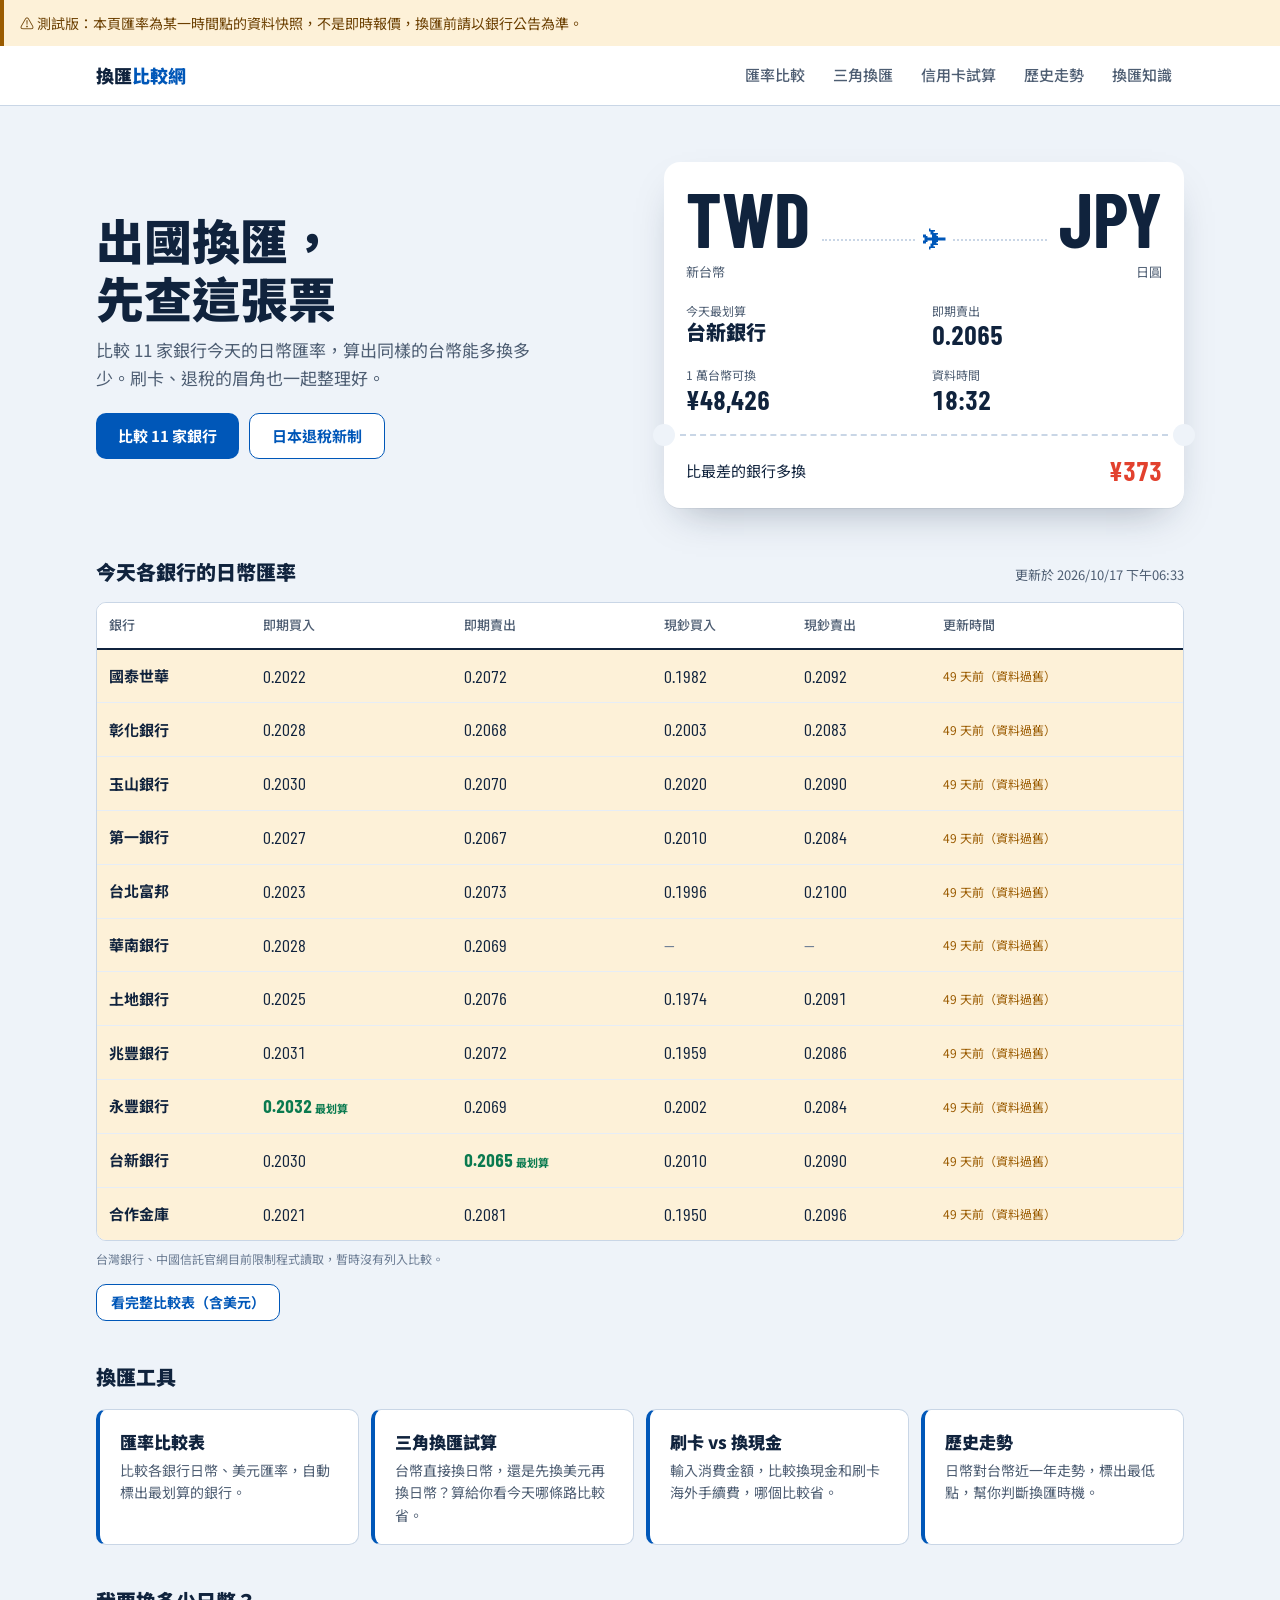
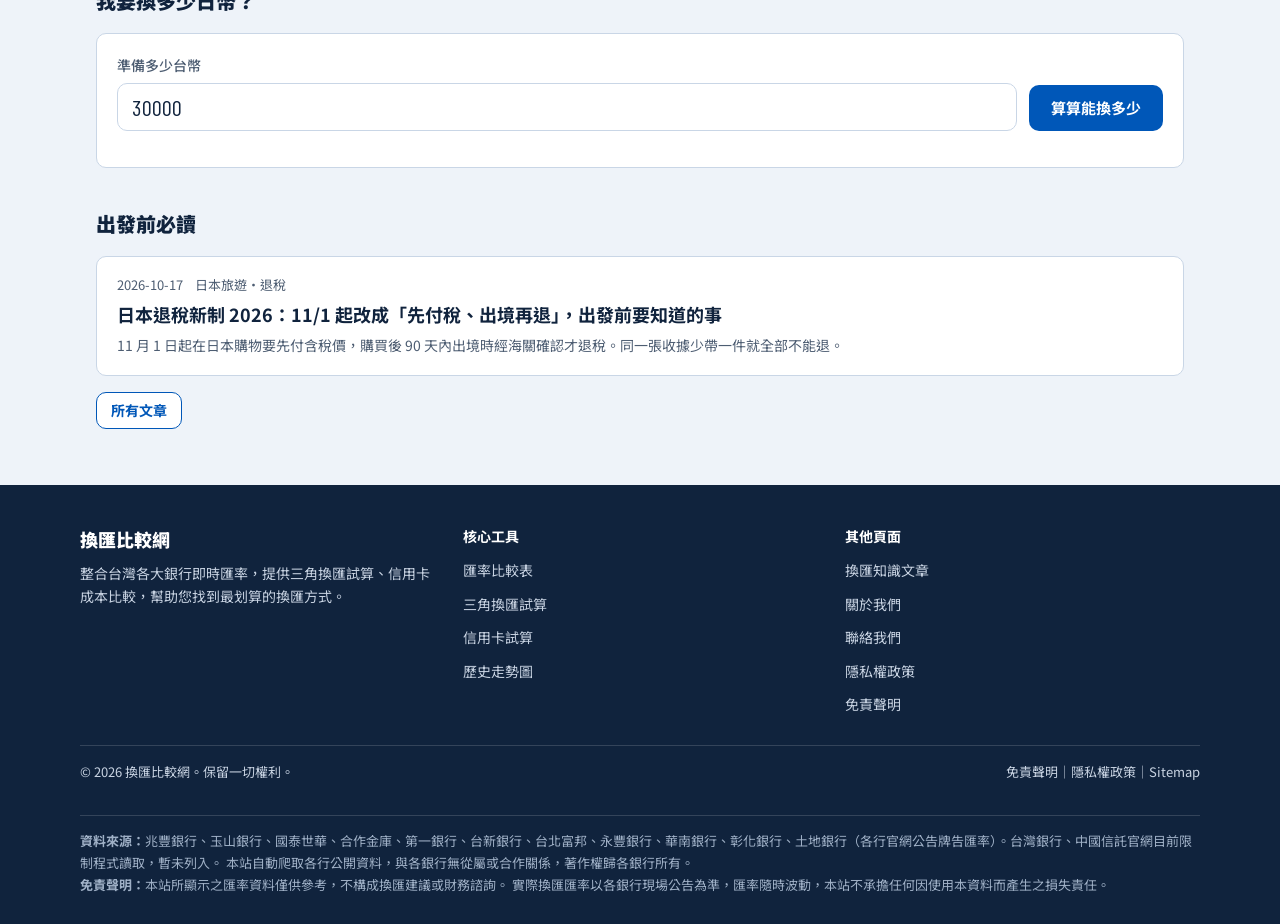
==== site/index.html @ 491edc38 "初始版本：換匯比較網（登機證設計、11 家銀行爬蟲、日本退稅新制文章） - 導入 product-playbook 流程，建立 docs/（階段 0 評分、設計系統、ADR 0001–0003、開發紀" ====
<!DOCTYPE html>
<html lang="zh-TW">
<head>
<meta charset="UTF-8">
<meta name="viewport" content="width=device-width, initial-scale=1.0">
<title>換匯比較網 — 台灣最即時銀行匯率比較</title>
<meta name="description" content="整合兆豐、玉山、國泰世華、台新、富邦等 11 家銀行匯率，提供三角換匯試算、信用卡海外費用試算，找到最划算的換日幣方式。">
<link rel="stylesheet" href="css/style.css">

<style>
  .home-section { padding: 40px 0 0; }
  .section-head { display: flex; justify-content: space-between; align-items: baseline; gap: 12px; flex-wrap: wrap; margin-bottom: 14px; }
  .section-head .section-title { margin-bottom: 0; }
  .last-update { font-size: 13px; color: var(--text-muted); }
  .quick-row { display: flex; gap: 12px; flex-wrap: wrap; align-items: flex-end; }
  .quick-row .form-group { flex: 1; min-width: 200px; }
</style>
</head>
<body>
<div id="nav-placeholder"></div>

<main>
  <section class="home-hero">
    <div>
      <h1>出國換匯，<br>先查這張票</h1>
      <p>比較 11 家銀行今天的日幣匯率，算出同樣的台幣能多換多少。刷卡、退稅的眉角也一起整理好。</p>
      <div class="hero-cta">
        <a href="compare.html" class="btn btn-primary">比較 11 家銀行</a>
        <a href="articles/japan-tax-refund-2026.html" class="btn btn-outline">日本退稅新制</a>
      </div>
    </div>

    <div class="pass is-loading" id="pass" aria-live="polite">
      <div class="pass-main">
        <div class="pass-route">
          <span class="pass-code">TWD</span>
          <span class="pass-plane" aria-hidden="true"><span>✈</span></span>
          <span class="pass-code">JPY</span>
        </div>
        <div class="pass-cities"><span>新台幣</span><span>日圓</span></div>
        <div class="pass-fields">
          <div><small>今天最划算</small><b class="cn" id="passBank">—</b></div>
          <div><small>即期賣出</small><b id="passRate">—</b></div>
          <div><small>1 萬台幣可換</small><b id="passJpy">—</b></div>
          <div><small>資料時間</small><b id="passTime">—</b></div>
        </div>
      </div>
      <div class="pass-tear" aria-hidden="true"></div>
      <div class="pass-stub">
        <span>比最差的銀行多換</span>
        <b id="passSave">—</b>
      </div>
    </div>
  </section>

  <div class="container">
    <section class="home-section">
      <div class="section-head">
        <h2 class="section-title">今天各銀行的日幣匯率</h2>
        <span class="last-update">更新於 <span id="lastUpdate">—</span></span>
      </div>
      <div class="card">
        <div class="table-wrap">
          <table id="miniTable">
            <thead>
              <tr>
                <th>銀行</th>
                <th>即期買入</th>
                <th>即期賣出</th>
                <th>現鈔買入</th>
                <th>現鈔賣出</th>
                <th>更新時間</th>
              </tr>
            </thead>
            <tbody id="miniTableBody">
              <tr><td colspan="6" class="text-center text-muted">載入中...</td></tr>
            </tbody>
          </table>
        </div>
      </div>
      <p class="update-time mt-8" id="unavailableNote"></p>
      <a href="compare.html" class="btn btn-outline btn-sm mt-16">看完整比較表（含美元）</a>
    </section>

    <section class="home-section">
      <h2 class="section-title">換匯工具</h2>
      <div class="tool-grid">
        <a href="compare.html" class="tool-card">
          <div class="tool-title">匯率比較表</div>
          <div class="tool-desc">比較各銀行日幣、美元匯率，自動標出最划算的銀行。</div>
        </a>
        <a href="triangle.html" class="tool-card">
          <div class="tool-title">三角換匯試算</div>
          <div class="tool-desc">台幣直接換日幣，還是先換美元再換日幣？算給你看今天哪條路比較省。</div>
        </a>
        <a href="credit-card.html" class="tool-card">
          <div class="tool-title">刷卡 vs 換現金</div>
          <div class="tool-desc">輸入消費金額，比較換現金和刷卡海外手續費，哪個比較省。</div>
        </a>
        <a href="history.html" class="tool-card">
          <div class="tool-title">歷史走勢</div>
          <div class="tool-desc">日幣對台幣近一年走勢，標出最低點，幫你判斷換匯時機。</div>
        </a>
      </div>
    </section>

    <section class="home-section">
      <h2 class="section-title">我要換多少日幣？</h2>
      <div class="card">
        <div class="card-body">
          <div class="quick-row">
            <div class="form-group">
              <label class="form-label" for="quickTwd">準備多少台幣</label>
              <input type="number" class="form-input" id="quickTwd" inputmode="numeric" placeholder="例：30000" value="30000">
            </div>
            <button class="btn btn-primary" onclick="quickCalc()">算算能換多少</button>
          </div>
          <div id="quickResult" class="mt-16"></div>
        </div>
      </div>
    </section>

    <section class="home-section">
      <h2 class="section-title">出發前必讀</h2>
      <div class="article-list">
        <a href="articles/japan-tax-refund-2026.html" class="article-card">
          <div>
            <div class="article-meta"><span>2026-10-17</span><span>日本旅遊・退稅</span></div>
            <div class="article-title">日本退稅新制 2026：11/1 起改成「先付稅、出境再退」，出發前要知道的事</div>
            <div class="article-excerpt">11 月 1 日起在日本購物要先付含稅價，購買後 90 天內出境時經海關確認才退稅。同一張收據少帶一件就全部不能退。</div>
          </div>
        </a>
      </div>
      <a href="articles/index.html" class="btn btn-outline btn-sm mt-16">所有文章</a>
    </section>
  </div>
</main>

<div id="footer-placeholder"></div>

<script src="js/layout.js"></script>
<script src="js/api.js"></script>
<script>
let ratesData = null;

async function loadHomepage() {
  const tbody = document.getElementById('miniTableBody');
  try {
    ratesData = await fetchRates();
    renderPass(ratesData);
    renderMiniTable(ratesData);
    document.getElementById('unavailableNote').textContent = unavailableText(ratesData);
    document.getElementById('lastUpdate').textContent = formatDateTime(ratesData.updated_at);
  } catch (e) {
    console.error(e);
    document.getElementById('passBank').textContent = '暫時無資料';
    tbody.innerHTML =
      '<tr><td colspan="6" class="text-center text-error">匯率資料載入失敗，請重新整理頁面。</td></tr>';
  }
}

/* 登機證：最划算的銀行、1 萬台幣可換多少、比最差的銀行多換多少 */
function renderPass(data) {
  const TWD = 10000;
  const sells = data.rates
    .filter(b => b.JPY && b.JPY.spot_sell != null)
    .map(b => ({ bank: b.bank, rate: b.JPY.spot_sell, at: b.JPY.updated_at }));
  if (!sells.length) return;
  sells.sort((a, b) => a.rate - b.rate);
  const best = sells[0], worst = sells[sells.length - 1];
  const bestJpy  = Math.floor(TWD / best.rate);
  const worstJpy = Math.floor(TWD / worst.rate);

  document.getElementById('passBank').textContent = best.bank;
  document.getElementById('passRate').textContent = best.rate.toFixed(4);
  document.getElementById('passJpy').textContent  = '¥' + bestJpy.toLocaleString();
  document.getElementById('passTime').textContent =
    new Date(best.at).toLocaleTimeString('zh-TW', { hour: '2-digit', minute: '2-digit', hour12: false });
  document.getElementById('passSave').textContent = '¥' + (bestJpy - worstJpy).toLocaleString();
  document.getElementById('pass').classList.remove('is-loading');
}

function renderMiniTable(data) {
  const currency = 'JPY';
  const { bestBank: bestBuy  } = getBestRate(data.rates, currency, 'spot_buy');
  const { bestBank: bestSell } = getBestRate(data.rates, currency, 'spot_sell');

  const tbody = document.getElementById('miniTableBody');
  tbody.innerHTML = data.rates.map(b => {
    const r = b[currency];
    if (!r) return '';
    const stale    = isStale(r.updated_at);
    const rowClass = stale ? 'stale-row' : '';
    const buyClass  = b.bank_code === bestBuy  ? 'best' : '';
    const sellClass = b.bank_code === bestSell ? 'best' : '';
    return `
      <tr class="${rowClass}">
        <td><strong>${b.bank}</strong></td>
        <td class="${buyClass}">${formatRate(r.spot_buy,  currency)}</td>
        <td class="${sellClass}">${formatRate(r.spot_sell, currency)}</td>
        <td>${r.cash_buy  != null ? formatRate(r.cash_buy,  currency) : '<span class="unavail">—</span>'}</td>
        <td>${r.cash_sell != null ? formatRate(r.cash_sell, currency) : '<span class="unavail">—</span>'}</td>
        <td class="update-time${stale ? ' text-warning' : ''}">${formatTimeAgo(r.updated_at)}${stale ? '（資料過舊）' : ''}</td>
      </tr>`;
  }).join('');
}

function quickCalc() {
  if (!ratesData) return;
  try {
    const twd      = parseFloat(document.getElementById('quickTwd').value) || 0;
    const { best: bestSell, bestBank } = getBestRate(ratesData.rates, 'JPY', 'spot_sell');
    const bankName = ratesData.rates.find(b => b.bank_code === bestBank)?.bank || '—';
    const jpy      = twd / bestSell;
    const el       = document.getElementById('quickResult');
    el.innerHTML = `
      <div class="result-panel success">
        <div class="result-label">在${bankName}換（即期賣出 ${bestSell.toFixed(4)}）</div>
        <div class="result-value">¥${Math.floor(jpy).toLocaleString()} <small>日圓</small></div>
        <div class="result-sub"><a href="triangle.html">先換美元再換日幣會不會更多？</a></div>
        <p class="update-time mt-8">試算僅供參考，實際匯率以銀行現場公告為準。</p>
      </div>`;
  } catch (e) {
    console.error(e);
    showError(document.getElementById('quickResult'), e, '試算功能暫時無法使用');
  }
}

loadHomepage();
</script>
</body>
</html>
---- site/css/style.css ----
/* ═══════════════════════════════════════════════════
   換匯比較網  |  Design System v1「登機證」
   設計說明：docs/04-design.md、docs/adr/0002-*
   改色、改字體只動 :root；頁面內不寫死顏色
   ═══════════════════════════════════════════════════ */

@import url('https://fonts.googleapis.com/css2?family=Barlow+Condensed:wght@500;700&family=Noto+Sans+TC:wght@400;500;700;900&display=swap');

:root {
  /* 色彩 */
  --bg:            #eef3f9;   /* 淡天空藍 */
  --card:          #ffffff;   /* 票面白 */
  --text:          #10233d;   /* 深藍墨 */
  --text-muted:    #4d5d72;
  --text-light:    #6b7c93;
  --primary:       #0057b8;   /* 航線藍 */
  --primary-dark:  #00428c;
  --primary-light: #e3edf9;
  --success:       #0a7a4f;   /* 最划算 */
  --success-bg:    #e2f3ea;
  --success-line:  #8fcbb0;
  --warning:       #9a5b00;
  --warning-bg:    #fdf1d8;
  --warning-line:  #f0c675;
  --error:         #c4321f;
  --error-bg:      #fce9e6;
  --accent:        #e2412e;   /* 票根紅：只用於結論數字 */
  --border:        #c9d6e6;
  --border-light:  #e6edf6;

  /* 字體 */
  --font-body: 'Noto Sans TC', -apple-system, BlinkMacSystemFont, 'Segoe UI', sans-serif;
  --font-num:  'Barlow Condensed', 'Noto Sans TC', sans-serif;

  /* 形狀與層次 */
  --radius-lg:     16px;
  --radius:        10px;
  --radius-sm:     6px;
  --shadow:        none;
  --shadow-md:     0 6px 20px -8px rgba(16,35,61,.25);
  --shadow-pass:   0 1px 0 rgba(16,35,61,.06), 0 18px 40px -18px rgba(16,35,61,.35);
  --nav-h:         60px;
  --focus:         0 0 0 3px rgba(0,87,184,.35);
}

/* ── Reset ── */
*, *::before, *::after { box-sizing: border-box; margin: 0; padding: 0; }
html { font-size: 16px; scroll-behavior: smooth; }
body {
  font-family: var(--font-body);
  background: var(--bg);
  color: var(--text);
  line-height: 1.6;
  -webkit-font-smoothing: antialiased;
}
img { max-width: 100%; display: block; }
a { color: var(--primary); text-decoration: none; }
a:hover { text-decoration: underline; text-underline-offset: 3px; }
:focus-visible { outline: none; box-shadow: var(--focus); border-radius: var(--radius-sm); }
.num { font-family: var(--font-num); font-variant-numeric: tabular-nums; }

@media (prefers-reduced-motion: reduce) {
  *, *::before, *::after { animation: none !important; transition: none !important; scroll-behavior: auto !important; }
}

/* ── Navigation ── */
.nav {
  position: sticky; top: 0; z-index: 100;
  background: var(--card);
  border-bottom: 1px solid var(--border);
  height: var(--nav-h);
  display: flex; align-items: center;
}
.nav-inner {
  width: 100%; max-width: 1120px; margin: 0 auto;
  padding: 0 16px;
  display: flex; align-items: center; gap: 8px;
}
.nav-logo {
  font-size: 18px; font-weight: 900;
  color: var(--text); white-space: nowrap;
  margin-right: auto;
}
.nav-logo span { color: var(--primary); }
.nav-logo:hover { text-decoration: none; }
.nav-links { display: none; list-style: none; gap: 4px; }
.nav-links a {
  display: block; padding: 8px 12px;
  font-size: 15px; font-weight: 500; color: var(--text-muted);
  white-space: nowrap;
  border-bottom: 2px solid transparent;
}
.nav-links a:hover { color: var(--text); text-decoration: none; }
.nav-links a.active { color: var(--primary); border-bottom-color: var(--primary); }
.nav-hamburger {
  background: none; border: 1px solid var(--border); cursor: pointer;
  padding: 8px 12px; border-radius: var(--radius-sm);
  color: var(--text); font-size: 15px; line-height: 1;
}
.nav-hamburger:hover { background: var(--bg); }

/* Mobile menu */
.nav-mobile {
  display: none;
  position: fixed; inset: var(--nav-h) 0 0 0;
  background: rgba(16,35,61,.4);
  z-index: 99;
}
.nav-mobile.open { display: block; }
.nav-mobile-panel {
  background: var(--card);
  width: min(300px, 82vw); height: 100%; overflow-y: auto;
  margin-left: auto; padding: 8px 0;
}
.nav-mobile-panel a {
  display: block; padding: 14px 24px;
  font-size: 16px; color: var(--text);
  border-bottom: 1px solid var(--border-light);
}
.nav-mobile-panel a:hover { background: var(--bg); text-decoration: none; }

@media (min-width: 768px) {
  .nav-links { display: flex; }
  .nav-hamburger { display: none; }
}

/* ── Page Layout ── */
.container { max-width: 1120px; margin: 0 auto; padding: 0 16px; }
.page-hero {
  max-width: 1120px; margin: 0 auto;
  padding: 36px 16px 8px;
}
.page-hero h1 {
  font-size: clamp(26px, 6vw, 40px); font-weight: 900;
  line-height: 1.25; letter-spacing: .01em; margin-bottom: 8px;
}
.page-hero p { font-size: 16px; color: var(--text-muted); max-width: 40em; }
/* 只設上下，左右留給 .container（兩者常同時使用） */
.page-body { padding-top: 24px; padding-bottom: 64px; }

/* ── Cards ── */
.card {
  background: var(--card);
  border: 1px solid var(--border);
  border-radius: var(--radius);
  overflow: hidden;
}
.card-header {
  padding: 16px 20px;
  border-bottom: 1px solid var(--border-light);
  display: flex; align-items: center; gap: 10px;
}
.card-header h2 { font-size: 17px; font-weight: 700; }
.card-body { padding: 20px; }

/* ── Section title ── */
.section-title {
  font-size: 20px; font-weight: 900;
  margin-bottom: 16px;
  display: flex; align-items: center; gap: 8px;
}

/* ── Rate Table ── */
.table-wrap { overflow-x: auto; -webkit-overflow-scrolling: touch; }
table { width: 100%; border-collapse: collapse; font-size: 15px; }
th {
  background: var(--card);
  padding: 12px;
  text-align: left;
  font-size: 13px; font-weight: 500;
  color: var(--text-muted);
  border-bottom: 2px solid var(--text);
  white-space: nowrap;
  cursor: pointer; user-select: none;
}
th:hover { color: var(--text); }
th .sort-icon { margin-left: 4px; opacity: .5; }
th.sort-asc .sort-icon::after  { content: '▲'; }
th.sort-desc .sort-icon::after { content: '▼'; }
th:not(.sort-asc):not(.sort-desc) .sort-icon::after { content: '⇅'; }
td {
  padding: 12px;
  border-bottom: 1px solid var(--border-light);
  white-space: nowrap;
  font-family: var(--font-num); font-size: 18px; font-variant-numeric: tabular-nums;
}
td:first-child, td strong { font-family: var(--font-body); font-size: 15px; }
tr:last-child td { border-bottom: none; }
tr:hover td { background: var(--bg); }

/* Best rate highlight */
td.best {
  color: var(--success);
  font-weight: 700;
  background: var(--success-bg) !important;
}
td.best::after { content: ' 最划算'; font-family: var(--font-body); font-size: 11px; font-weight: 700; }

/* Stale / error state */
td.stale { color: var(--warning); }
td.unavail, .unavail { color: var(--text-light); }
.stale-row td { background: var(--warning-bg) !important; }
.error-row td { background: var(--error-bg) !important; color: var(--text-muted); }

/* ── Status badges ── */
.badge {
  display: inline-flex; align-items: center; gap: 4px;
  padding: 2px 8px; border-radius: var(--radius-sm);
  font-size: 12px; font-weight: 700;
  white-space: nowrap;
}
.badge-ok     { background: var(--success-bg); color: var(--success); }
.badge-stale  { background: var(--warning-bg); color: var(--warning); }
.badge-error  { background: var(--error-bg);   color: var(--error);   }
.badge-best   { background: var(--success-bg); color: var(--success); }

.update-time { font-family: var(--font-body); font-size: 12px; color: var(--text-light); }

/* ── Buttons ── */
.btn {
  display: inline-flex; align-items: center; justify-content: center; gap: 6px;
  min-height: 46px; padding: 10px 22px; border-radius: var(--radius);
  font-family: var(--font-body); font-size: 15px; font-weight: 700; cursor: pointer;
  border: none; white-space: nowrap;
  transition: background .15s;
}
.btn-primary { background: var(--primary); color: #fff; }
.btn-primary:hover { background: var(--primary-dark); text-decoration: none; color: #fff; }
.btn-outline {
  background: var(--card); color: var(--primary);
  border: 1.5px solid var(--primary);
}
.btn-outline:hover { background: var(--primary-light); text-decoration: none; }
.btn-sm { min-height: 36px; padding: 6px 14px; font-size: 14px; }
.btn-block { width: 100%; }

/* ── Currency Tabs ── */
.tabs { display: flex; gap: 6px; margin-bottom: 20px; flex-wrap: wrap; }
.tab {
  padding: 8px 18px; border-radius: 999px;
  font-family: var(--font-body); font-size: 15px; font-weight: 500; cursor: pointer;
  border: 1.5px solid var(--border);
  background: var(--card); color: var(--text-muted);
}
.tab:hover { border-color: var(--text); color: var(--text); }
.tab.active { background: var(--text); color: #fff; border-color: var(--text); }

/* ── Calculator ── */
.calc-form { display: flex; flex-direction: column; gap: 20px; }
.form-group { display: flex; flex-direction: column; gap: 6px; }
.form-label { font-size: 14px; font-weight: 500; color: var(--text-muted); }
.form-input, .form-select {
  min-height: 48px; padding: 10px 14px;
  border: 1.5px solid var(--border);
  border-radius: var(--radius);
  font-family: var(--font-body); font-size: 17px; color: var(--text);
  background: var(--card);
  width: 100%;
}
.form-input[type="number"] { font-family: var(--font-num); font-size: 22px; font-variant-numeric: tabular-nums; }
.form-input:focus, .form-select:focus { outline: none; border-color: var(--primary); box-shadow: var(--focus); }

/* Result panels */
.result-panel {
  border-radius: var(--radius);
  padding: 20px;
  margin-top: 4px;
  background: var(--card);
  border: 1px solid var(--border);
}
.result-panel.primary { border-left: 4px solid var(--primary); }
.result-panel.success { border-left: 4px solid var(--success); }
.result-panel.warning { border-left: 4px solid var(--warning); background: var(--warning-bg); }
.result-label { font-size: 13px; font-weight: 500; color: var(--text-muted); margin-bottom: 6px; }
.result-value { font-family: var(--font-num); font-size: 32px; font-weight: 700; line-height: 1.2; color: var(--text); font-variant-numeric: tabular-nums; }
.result-value small { font-size: 18px; font-weight: 500; }
.result-sub { font-size: 14px; color: var(--text-muted); margin-top: 6px; }
.result-compare {
  display: grid; grid-template-columns: 1fr 1fr; gap: 12px;
  margin-top: 16px;
}
@media (max-width: 480px) { .result-compare { grid-template-columns: 1fr; } }

/* Verdict：結論用票根樣式 */
.verdict {
  background: var(--card);
  border: 1.5px dashed var(--success-line);
  border-radius: var(--radius);
  padding: 16px 20px;
  margin-top: 16px;
  font-size: 16px; font-weight: 700;
  color: var(--success);
  display: flex; align-items: center; gap: 8px;
}
.verdict.warn { border-color: var(--warning-line); color: var(--warning); }

/* ── Chart ── */
.chart-wrap { position: relative; height: 300px; }
@media (min-width: 768px) { .chart-wrap { height: 380px; } }

/* ═══ 登機證（只用在首頁主視覺） ═══ */
.pass {
  background: var(--card);
  border-radius: var(--radius-lg);
  box-shadow: var(--shadow-pass);
  max-width: 520px;
}
.pass-main { padding: 20px 22px 18px; }
.pass-route { display: flex; align-items: baseline; justify-content: space-between; gap: 12px; }
.pass-code { font-family: var(--font-num); font-weight: 700; font-size: clamp(56px, 16vw, 76px); line-height: .95; }
.pass-plane { color: var(--primary); font-size: 24px; flex: 1; text-align: center; position: relative; }
.pass-plane::before {
  content: ""; position: absolute; left: 0; right: 0; top: 50%;
  border-top: 2px dotted var(--border); z-index: 0;
}
.pass-plane span { position: relative; z-index: 1; background: var(--card); padding: 0 6px; }
.pass-cities { display: flex; justify-content: space-between; font-size: 13px; color: var(--text-muted); margin-top: 4px; }
.pass-fields { display: grid; grid-template-columns: 1fr 1fr; gap: 14px 16px; margin-top: 18px; }
.pass-fields small { display: block; font-size: 12px; color: var(--text-muted); }
.pass-fields b { font-family: var(--font-num); font-size: 26px; font-weight: 700; line-height: 1.15; font-variant-numeric: tabular-nums; }
.pass-fields b.cn { font-family: var(--font-body); font-size: 20px; font-weight: 900; }
.pass-tear { height: 0; border-top: 2px dashed var(--border); margin: 0 16px; position: relative; }
.pass-tear::before, .pass-tear::after {
  content: ""; position: absolute; top: -12px; width: 22px; height: 22px;
  background: var(--bg); border-radius: 50%;
}
.pass-tear::before { left: -27px; }
.pass-tear::after  { right: -27px; }
.pass-stub { padding: 14px 22px 16px; display: flex; justify-content: space-between; align-items: center; gap: 12px; font-size: 15px; }
.pass-stub b { font-family: var(--font-num); font-size: 26px; color: var(--accent); font-variant-numeric: tabular-nums; }
.pass.is-loading .pass-fields b, .pass.is-loading .pass-stub b { color: var(--border); }

/* 首頁主視覺版面 */
.home-hero { max-width: 1120px; margin: 0 auto; padding: 28px 16px 8px; display: grid; gap: 28px; align-items: center; }
.home-hero h1 { font-size: clamp(28px, 7vw, 48px); font-weight: 900; line-height: 1.2; }
.home-hero p { font-size: 17px; color: var(--text-muted); margin-top: 10px; max-width: 26em; }
.home-hero .hero-cta { display: flex; gap: 10px; flex-wrap: wrap; margin-top: 22px; }
@media (min-width: 880px) {
  .home-hero { grid-template-columns: 1fr 520px; padding-top: 56px; }
}

/* ── Hero rate widget（舊版，保留相容） ── */
.rate-widget { display: grid; grid-template-columns: repeat(auto-fill, minmax(160px, 1fr)); gap: 12px; margin-top: 20px; }
.rate-card { background: var(--card); border: 1px solid var(--border); border-radius: var(--radius); padding: 14px 16px; }
.rate-card .bank-name { font-size: 13px; color: var(--text-muted); margin-bottom: 4px; }
.rate-card .rate-val  { font-family: var(--font-num); font-size: 26px; font-weight: 700; }
.rate-card .rate-type { font-size: 12px; color: var(--text-light); }
.rate-card.best-card  { border-color: var(--success); }

/* ── Tool shortcuts ── */
.tool-grid {
  display: grid;
  grid-template-columns: repeat(auto-fill, minmax(240px, 1fr));
  gap: 12px;
}
.tool-card {
  display: flex; flex-direction: column;
  padding: 18px 20px;
  border-radius: var(--radius);
  background: var(--card);
  border: 1px solid var(--border);
  border-left: 4px solid var(--primary);
  text-decoration: none; color: var(--text);
}
.tool-card:hover { border-color: var(--primary); text-decoration: none; color: var(--text); }
.tool-card .tool-icon { display: none; }
.tool-card .tool-title { font-size: 17px; font-weight: 900; margin-bottom: 4px; }
.tool-card .tool-desc  { font-size: 14px; color: var(--text-muted); line-height: 1.6; }

/* ── Alert banner ── */
.alert {
  padding: 12px 16px;
  border-radius: var(--radius-sm);
  font-size: 14px;
  display: flex; align-items: flex-start; gap: 8px;
  margin-bottom: 16px;
}
.alert-warning { background: var(--warning-bg); border-left: 4px solid var(--warning); color: #6b3f00; }
.alert-error   { background: var(--error-bg);   border-left: 4px solid var(--error);   color: #8a1f12; }
.alert-info    { background: var(--primary-light); border-left: 4px solid var(--primary); color: var(--primary-dark); }

/* ── Disclaimer ── */
.disclaimer {
  border-top: 1px solid var(--border);
  padding: 14px 0 0;
  font-size: 13px; color: var(--text-muted);
  line-height: 1.7;
  margin-top: 32px;
}

/* ── Footer ── */
.footer {
  background: var(--text); color: #c8d3e2;
  padding: 40px 16px 28px;
  margin-top: 56px;
}
.footer a { color: #c8d3e2; }
.footer-inner {
  max-width: 1120px; margin: 0 auto;
  display: grid;
  grid-template-columns: repeat(auto-fit, minmax(180px, 1fr));
  gap: 28px;
}
.footer-brand { font-size: 18px; font-weight: 900; color: #fff; margin-bottom: 8px; }
.footer-desc  { font-size: 14px; line-height: 1.7; }
.footer-col h4 { font-size: 14px; font-weight: 700; margin-bottom: 10px; color: #fff; }
.footer-col ul { list-style: none; display: flex; flex-direction: column; gap: 8px; }
.footer-col ul a { font-size: 14px; }
.footer-col ul a:hover { color: #fff; }
.footer-bottom {
  max-width: 1120px; margin: 28px auto 0;
  padding-top: 16px; border-top: 1px solid rgba(255,255,255,.15);
  font-size: 13px;
  display: flex; flex-wrap: wrap; justify-content: space-between; gap: 8px;
}
.footer .disclaimer { color: #9fb0c6; border-top-color: rgba(255,255,255,.15); }
.footer .container { max-width: 1120px; padding: 0; }

/* ── Article list ── */
.article-list { display: flex; flex-direction: column; gap: 12px; }
.article-card {
  display: flex; gap: 16px;
  padding: 18px 20px;
  background: var(--card); border: 1px solid var(--border);
  border-radius: var(--radius);
  text-decoration: none; color: var(--text);
}
.article-card:hover { border-color: var(--primary); text-decoration: none; color: var(--text); }
.article-meta { font-size: 13px; color: var(--text-muted); margin-bottom: 6px; display: flex; gap: 12px; flex-wrap: wrap; }
.article-title { font-size: 18px; font-weight: 700; line-height: 1.45; margin-bottom: 6px; }
.article-excerpt { font-size: 14px; color: var(--text-muted); line-height: 1.7; }

/* ── Loading skeleton ── */
.skeleton {
  background: linear-gradient(90deg, var(--border-light) 25%, var(--border) 50%, var(--border-light) 75%);
  background-size: 200% 100%;
  animation: skeleton-anim 1.2s infinite;
  border-radius: var(--radius-sm);
}
@keyframes skeleton-anim { 0% { background-position: 200% 0 } 100% { background-position: -200% 0 } }

/* ── Utilities ── */
.text-success { color: var(--success); }
.text-warning { color: var(--warning); }
.text-error   { color: var(--error); }
.text-muted   { color: var(--text-muted); }
.text-center  { text-align: center; }
.mt-4  { margin-top: 4px;  }
.mt-8  { margin-top: 8px;  }
.mt-16 { margin-top: 16px; }
.mt-24 { margin-top: 24px; }
.gap-8 { gap: 8px; }
.flex  { display: flex; }
.flex-col { flex-direction: column; }
.items-center { align-items: center; }
.justify-between { justify-content: space-between; }
.font-bold { font-weight: 700; }
.w-full { width: 100%; }
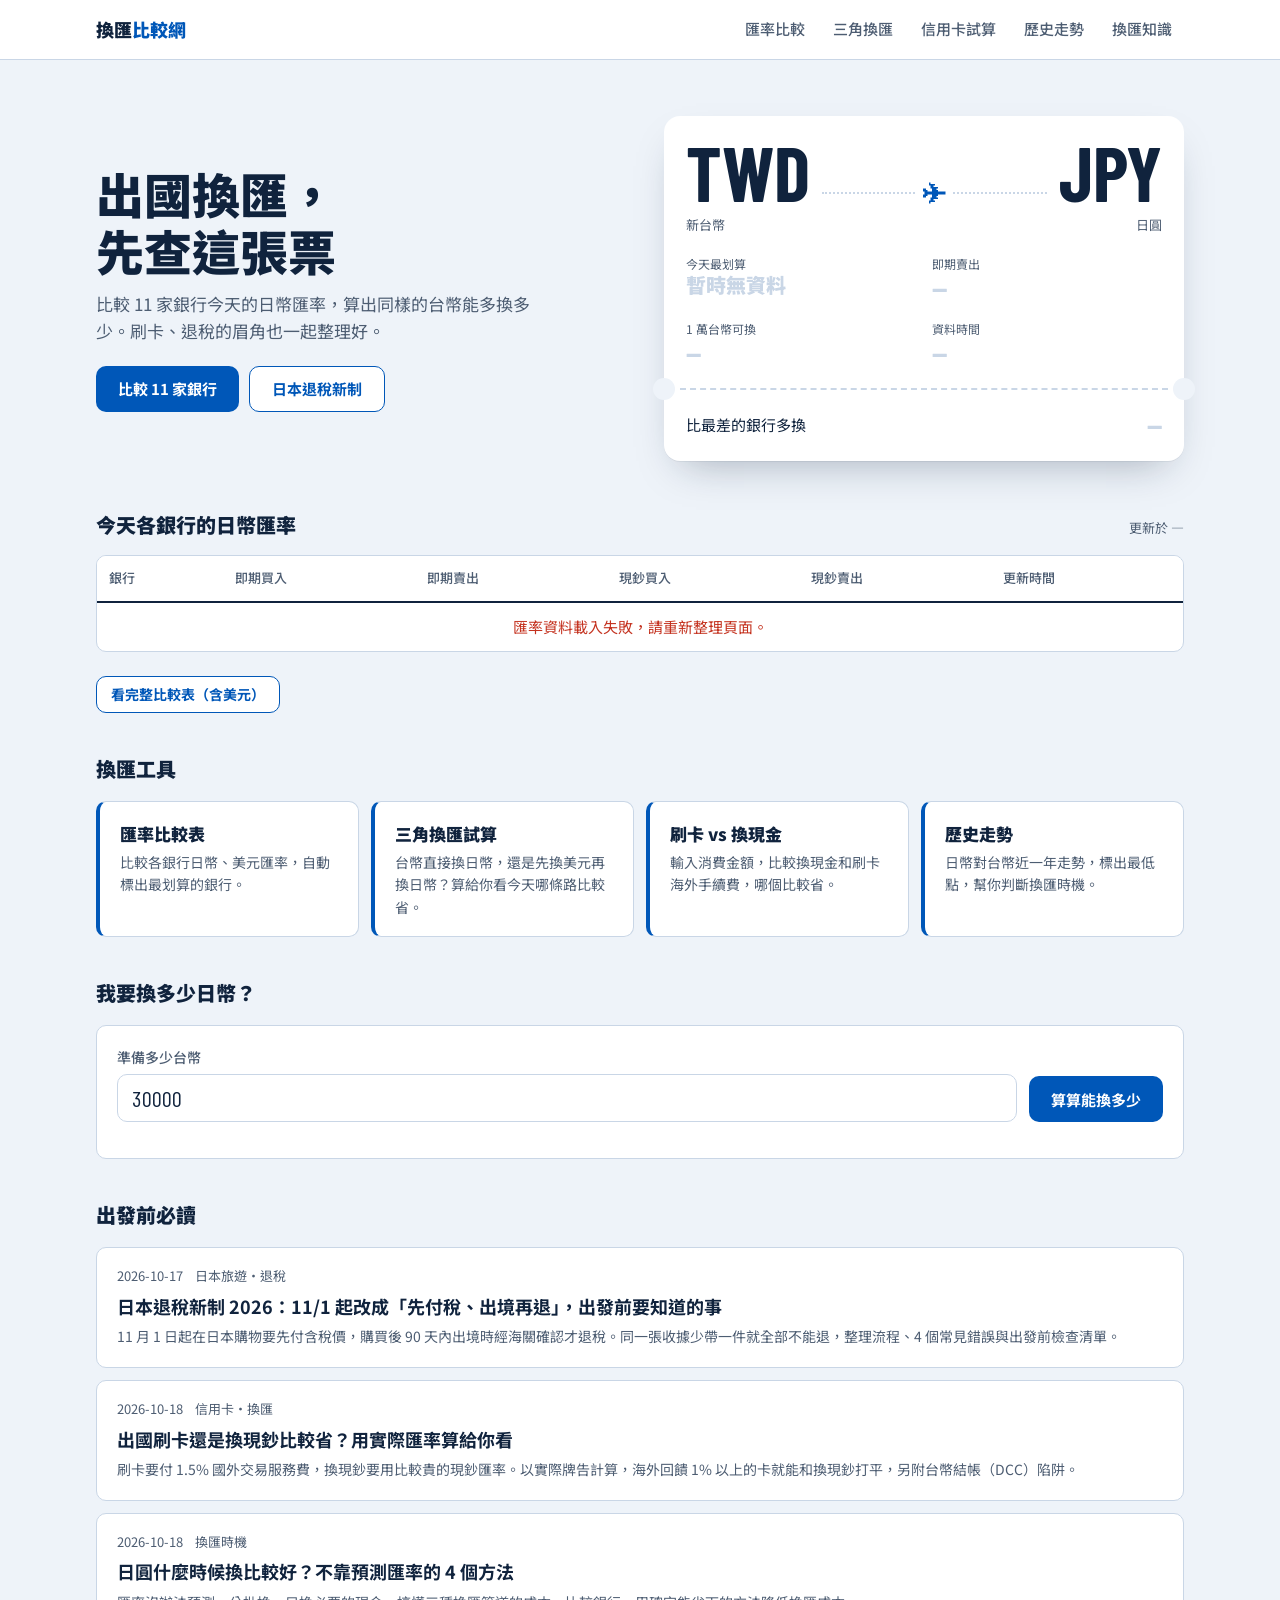
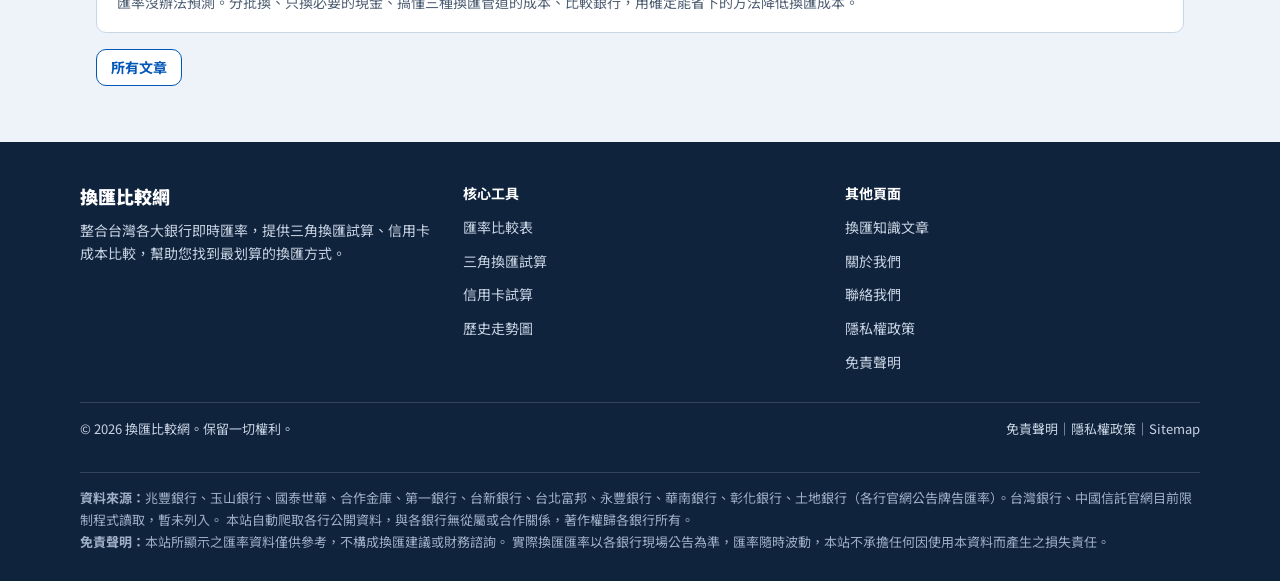
==== commit d9460888: "新增 3 篇文章、手續費表逐家查證 - 文章：出國刷卡 vs 換現鈔、三角換匯損益兩平點、不靠預測的換匯方法（以 2026-10-18 實抓牌告計算） - 換外幣現鈔手續費表改為兩種費用，11 家逐一" ====
--- a/site/index.html
+++ b/site/index.html
@@ -123,13 +123,27 @@
     <section class="home-section">
       <h2 class="section-title">出發前必讀</h2>
       <div class="article-list">
-        <a href="articles/japan-tax-refund-2026.html" class="article-card">
-          <div>
-            <div class="article-meta"><span>2026-10-17</span><span>日本旅遊・退稅</span></div>
-            <div class="article-title">日本退稅新制 2026：11/1 起改成「先付稅、出境再退」，出發前要知道的事</div>
-            <div class="article-excerpt">11 月 1 日起在日本購物要先付含稅價，購買後 90 天內出境時經海關確認才退稅。同一張收據少帶一件就全部不能退。</div>
-          </div>
-        </a>
+      <a href="articles/japan-tax-refund-2026.html" class="article-card">
+        <div>
+          <div class="article-meta"><span>2026-10-17</span><span>日本旅遊・退稅</span></div>
+          <div class="article-title">日本退稅新制 2026：11/1 起改成「先付稅、出境再退」，出發前要知道的事</div>
+          <div class="article-excerpt">11 月 1 日起在日本購物要先付含稅價，購買後 90 天內出境時經海關確認才退稅。同一張收據少帶一件就全部不能退，整理流程、4 個常見錯誤與出發前檢查清單。</div>
+        </div>
+      </a>
+      <a href="articles/credit-card-overseas.html" class="article-card">
+        <div>
+          <div class="article-meta"><span>2026-10-18</span><span>信用卡・換匯</span></div>
+          <div class="article-title">出國刷卡還是換現鈔比較省？用實際匯率算給你看</div>
+          <div class="article-excerpt">刷卡要付 1.5% 國外交易服務費，換現鈔要用比較貴的現鈔匯率。以實際牌告計算，海外回饋 1% 以上的卡就能和換現鈔打平，另附台幣結帳（DCC）陷阱。</div>
+        </div>
+      </a>
+      <a href="articles/best-time-to-exchange.html" class="article-card">
+        <div>
+          <div class="article-meta"><span>2026-10-18</span><span>換匯時機</span></div>
+          <div class="article-title">日圓什麼時候換比較好？不靠預測匯率的 4 個方法</div>
+          <div class="article-excerpt">匯率沒辦法預測。分批換、只換必要的現金、搞懂三種換匯管道的成本、比較銀行，用確定能省下的方法降低換匯成本。</div>
+        </div>
+      </a>
       </div>
       <a href="articles/index.html" class="btn btn-outline btn-sm mt-16">所有文章</a>
     </section>
--- a/site/css/style.css
+++ b/site/css/style.css
@@ -430,6 +430,34 @@
 .article-title { font-size: 18px; font-weight: 700; line-height: 1.45; margin-bottom: 6px; }
 .article-excerpt { font-size: 14px; color: var(--text-muted); line-height: 1.7; }
 
+/* ── Article page（articles/*.html 共用）── */
+  .article { max-width: 720px; margin: 0 auto; }
+  .article-header { padding: 32px 0 8px; }
+  .article-header h1 { font-size: clamp(22px, 5vw, 30px); line-height: 1.35; margin-bottom: 10px; }
+  .article-header .article-meta { font-size: 13px; }
+  .article h2 { font-size: 20px; margin: 32px 0 12px; padding-top: 8px; }
+  .article h3 { font-size: 16px; margin: 20px 0 8px; }
+  .article p, .article li { font-size: 16px; line-height: 1.8; }
+  .article p { margin-bottom: 12px; }
+  .article ul, .article ol { padding-left: 1.4em; margin-bottom: 12px; }
+  .article li { margin-bottom: 4px; }
+  .tldr {
+    background: var(--primary-light); border-radius: var(--radius);
+    padding: 16px 20px; margin: 16px 0 8px;
+  }
+  .tldr strong { display: block; margin-bottom: 6px; }
+  .warn {
+    background: var(--warning-bg); border-left: 4px solid var(--warning);
+    border-radius: var(--radius-sm); padding: 12px 16px; margin: 16px 0;
+  }
+  .compare-table { width: 100%; border-collapse: collapse; margin: 12px 0 16px; font-size: 15px; }
+  .compare-table th, .compare-table td { border: 1px solid var(--border); padding: 10px; text-align: left; vertical-align: top;
+    white-space: normal; font-family: var(--font-body); font-size: 15px; cursor: default; }
+  .compare-table th { background: var(--border-light); }
+  .checklist li { list-style: none; margin-left: -1.4em; }
+  .checklist li::before { content: "☐ "; }
+  .sources li { font-size: 14px; }
+
 /* ── Loading skeleton ── */
 .skeleton {
   background: linear-gradient(90deg, var(--border-light) 25%, var(--border) 50%, var(--border-light) 75%);
